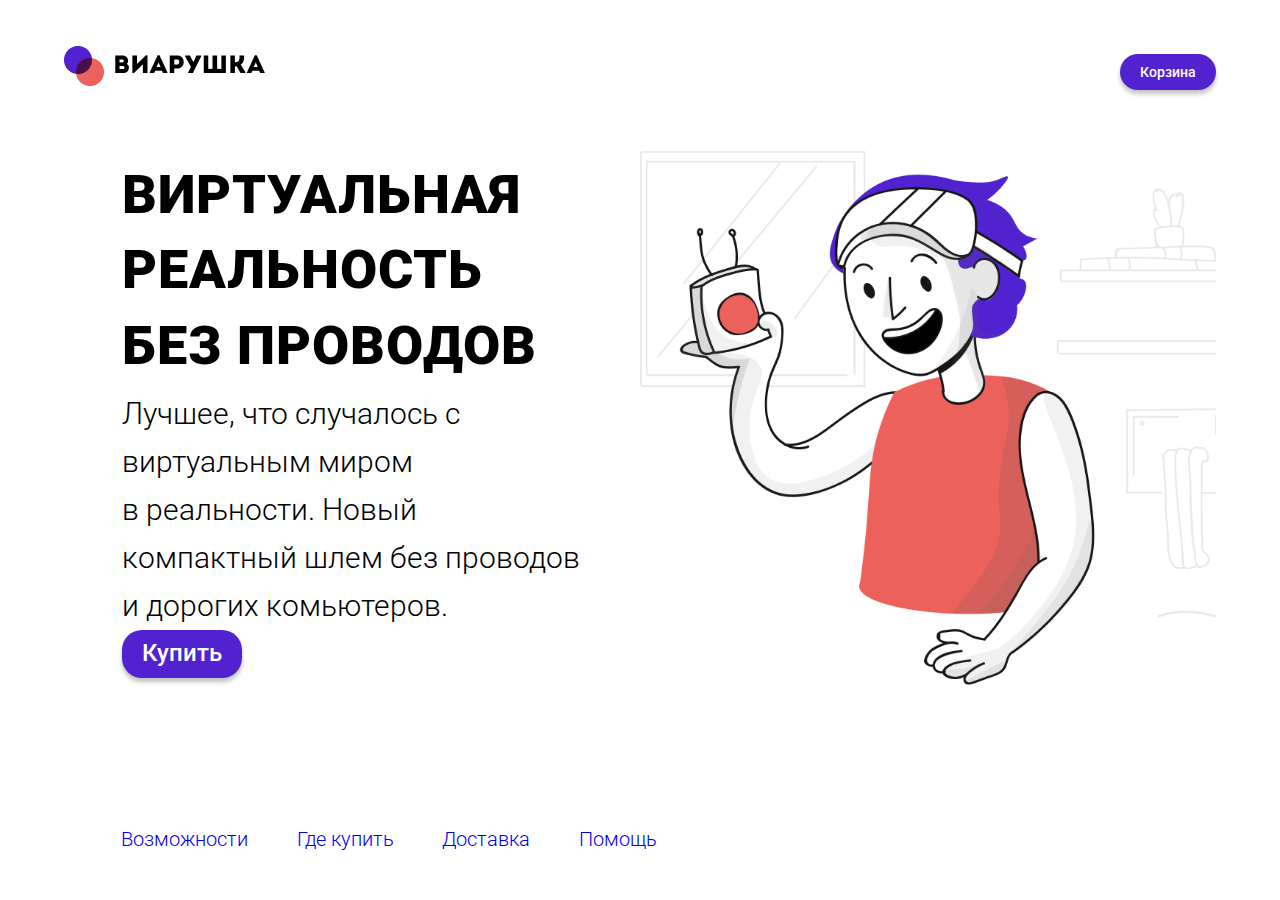
==== index.html @ c4a41097 "Add files via upload" ====
<!DOCTYPE html>
<html lang="en">
<head>
    <meta charset="UTF-8">
    <meta http-equiv="X-UA-Compatible" content="IE=edge">
    <meta name="viewport" content="width=device-width, initial-scale=1">
    <title>Виарушка</title>
    <link rel="shortcut icon" href="assets/images/sign.png">
    <link rel="preconnect" href="https://fonts.googleapis.com">
    <link rel="preconnect" href="https://fonts.gstatic.com" crossorigin>
    <link href="https://fonts.googleapis.com/css2?family=Roboto:wght@300;500;700;900&display=swap" rel="stylesheet">

    <link rel="stylesheet" href="assets/styles/normalize.css">
    <link rel="stylesheet" href="assets/styles/styles.css">
</head>
<body>
    <header class="header">
        <div class="logo"><img class="logo--img" src="assets/images/logo.png" alt="company logo"></div>
        <div class="button"><button class="button-small">Корзина</button></div>

            <h1 class="header--title">Виртуальная реальность без проводов</h1>
            <p class="header--intro">Лучшее, что случалось с виртуальным миром в реальности. Новый компактный шлем без проводов и дорогих комьютеров.</p>
            <div class="header--button"><button class="button-big">Купить</button></div>

        <div class="header--imagecontainer">
            <img class="header--img" src="assets/images/header-img.png" alt="person with an electronic device">
        </div>
        <nav class="navigation">
            <a class="navigation--link" href="opportunities.html">Возможности</a>
            <a class="navigation--link" href="#">Где купить</a>
            <a class="navigation--link" href="#">Доставка</a>
            <a class="navigation--link" href="#">Помощь</a>
        </nav>
    </header>

</body>
</html>
---- assets/styles/styles.css ----
/*Позиционирование: гриды; отстпупы-поля; выравнивание - Главная страница ============================================*/

.header {
    display: grid;
    min-height: 100vh;
    grid-template-columns: 5% repeat(2, 45%) 5%;
    grid-template-rows: 10% 10% 20% 30% 10% 15% 5%;
    gap: 0px 0px;
    grid-template-areas:
        ". logo button ."
        ". . . ."
        ". header--title header--imagecontainer ."
        ". header--intro header--imagecontainer ."
        ". header--button header--imagecontainer ."
        ". navigation navigation ."
        ". . . .";
}

.logo {
    grid-area: logo;
    align-self: end;
}

.button {
    justify-self: end;
    align-self: end;
}

.header--title {
    grid-area: header--title;
    padding-left: 10%;
    padding-right: 10%;
    align-self: center;
}

.header--intro {
    grid-area: header--intro;
    padding-left: 10%;
    padding-right: 10%;
    align-content: center;
}

.header--button {
    grid-area: header--button;
    padding-left: 10%;
}

.header--imagecontainer {
    grid-area: header--imagecontainer;
    margin-top: -5%;
}

.navigation {
    grid-area: navigation;
    align-self: end;
    margin-left: 3%;
}

a.navigation--link {
    padding-left: 2%;
    padding-right: 2%;
}

/*Позиционирование: гриды; отстпупы-поля; выравнивание - Страница "Возможности" (то, что не вошло в предыд.)==========*/
.opportunities {
    display: grid;
    min-height: 100vh;
    display: grid;
    grid-template-columns: 5% 10% repeat(2, 18% 8%) 18% 10% 5%;
    grid-template-rows: 8% 12% 45% 5% 20% 5% 5%;
    gap: 0px 0px;
    grid-template-areas:
        ". logo . . . . button button ."
        ". . opportunities--title opportunities--title opportunities--title . . . ."
        ". . opportunities--box1 . opportunities--box2 . opportunities--box3 . ."
        ". . . . . . . . ."
        ". . opportunities--box4 . opportunities--box5 . opportunities--box6 . ."
        ". navigation navigation navigation navigation navigation navigation . ."
        ". . . . . . . . .";
}

.logo {
    grid-area: logo;
}

.button {
    grid-area: button;
}

.opportunities--title {
    grid-area: opportunities--title;
    margin-top: 0px;
    margin-bottom: 0px;
    align-self: center;
}

.opportunities--box1 {
    grid-area: opportunities--box1;
}

.opportunities--box2 {
    grid-area: opportunities--box2;
}

.opportunities--box3 {
    grid-area: opportunities--box3;
}

.opportunities--box4 {
    grid-area: opportunities--box4;
}

.opportunities--box5 {
    grid-area: opportunities--box5;
}

.opportunities--box6 {
    grid-area: opportunities--box6;
    color: white;
    background-color: #EC615B;
    padding-left: 5%;
}

.button-big {
    margin-left: 10%;
}

.navigation {
    grid-area: navigation;
    align-self: end;
}

/*Типографика ========================================================================================================*/
h1 {
    font-family: 'Roboto', sans-serif;
    font-style: normal;
    text-transform: uppercase;
    line-height: 140%;
    letter-spacing: 0.02em;
    font-weight: 900;
    font-size: 3.375em;
    text-align: left;
}

h1.opportunities--title {
    font-weight: 700;
    font-size: 2.625em;
}

h2 {
    font-family: 'Roboto', sans-serif;
    font-style: normal;
    text-transform: uppercase;
    font-weight: 700;
    font-size: 1.5em;
    text-align: left;
    margin-top: 5%;
    margin-bottom: 0px;
}

p {
    font-family: 'Roboto', sans-serif;
    font-style: normal;
    font-weight: 300;
    font-size: 1em;
    line-height: 160%;
    text-align: left;
}

p.header--intro {
    font-size: 1.875em;
}

a.navigation--link {
    font-family: 'Roboto', sans-serif;
    font-style: normal;
    font-weight: 300;
    font-size: 1.25em;
    line-height: 160%;
    text-align: left;
    text-decoration: none;
}

.subscribe--emal {
    font-family: 'Roboto', sans-serif;
    font-style: normal;
    font-weight: 300;
    font-size: 1em;
    line-height: 160%;
    text-align: left;
}

/*Оформление: кнопки =================================================================================================*/
.button-big,
.button-small {
    outline: none;
    padding: 10px 20px;
    border-radius: 20px;
    font-family: 'Roboto', sans-serif;
    font-style: normal;
    font-weight: 500;
    border: none;
    color: #ffffff;
    background: #5222D0;
    box-shadow: 0px 4px 4px rgba(17, 8, 8, 0.25);
    margin: auto;
}

.button-small {
    font-size: 0.875em;
}

.button-big {
    font-size: 1.5em;
}

/*Оформление: картинки ===============================================================================================*/
.logo--img {
    max-width: 100%;
}

.header--img {
    max-width: 100%;
}

.opportinities--img {
    max-width: 100%;
}

/*Оформление: все остальное ==========================================================================================*/
.subscribe--emal {
    width: 90%;
    margin: 5% 5% 5% 0%;
    padding-top: 10px;
    padding-bottom: 10px;
    padding-left: 10px;
}
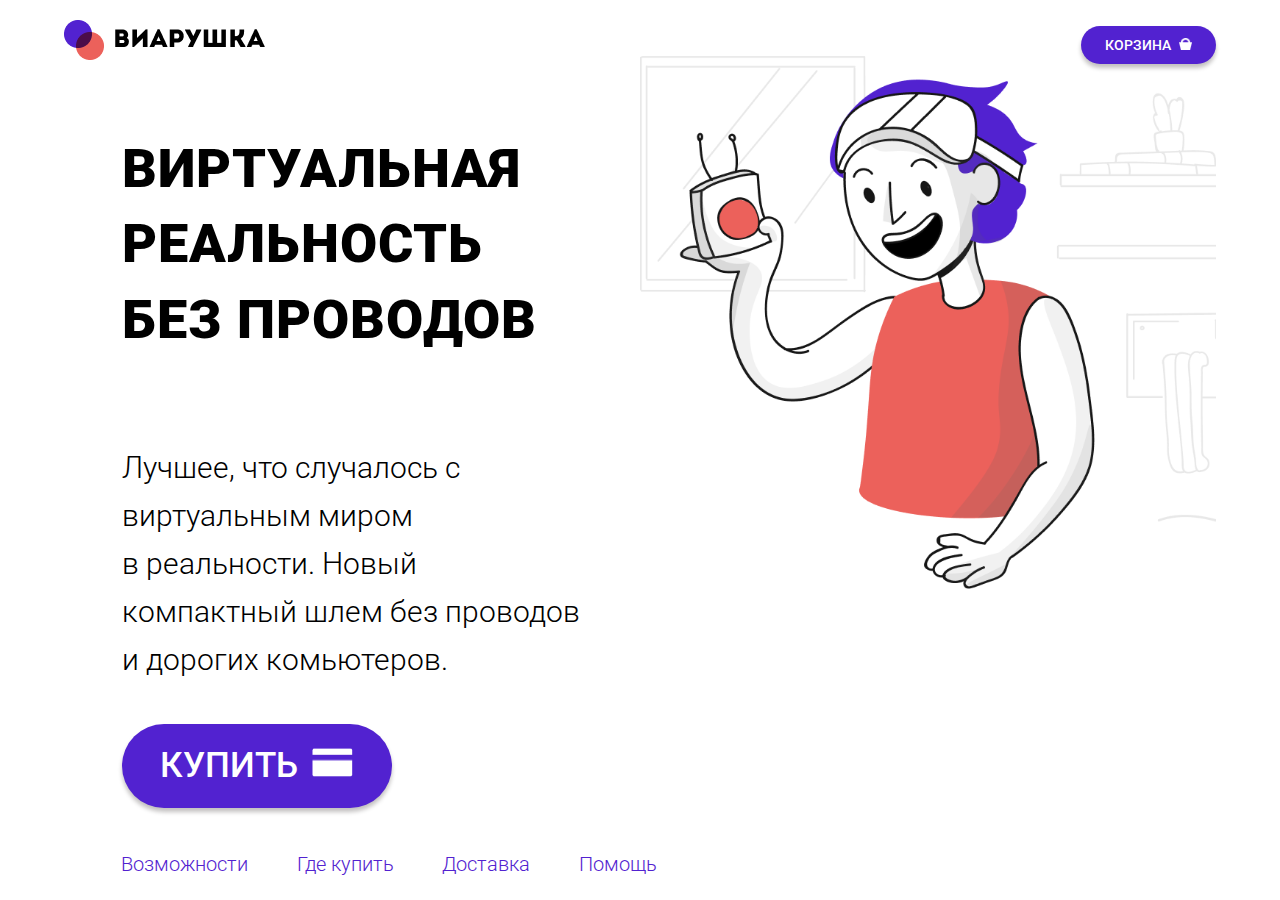
==== commit 9fcbfebe: "corrected errors" ====
--- a/index.html
+++ b/index.html
@@ -16,11 +16,11 @@
 <body>
     <header class="header">
         <div class="logo"><img class="logo--img" src="assets/images/logo.png" alt="company logo"></div>
-        <div class="button"><button class="button-small">Корзина</button></div>
+        <div class="button"><button class="button_size-s">Корзина <img class="button-icon" src="assets/images/shopping-cart-icon.png" alt="shapping cart icon"></button></div>
 
             <h1 class="header--title">Виртуальная реальность без проводов</h1>
             <p class="header--intro">Лучшее, что случалось с виртуальным миром в реальности. Новый компактный шлем без проводов и дорогих комьютеров.</p>
-            <div class="header--button"><button class="button-big">Купить</button></div>
+            <div class="header--button"><button class="button_size-l">Купить <img class="button-bigicon" src="assets/images/credit-card-icon.png" alt="credit card icon"></button></div>
 
         <div class="header--imagecontainer">
             <img class="header--img" src="assets/images/header-img.png" alt="person with an electronic device">
--- a/assets/styles/styles.css
+++ b/assets/styles/styles.css
@@ -4,7 +4,6 @@
     display: grid;
     min-height: 100vh;
     grid-template-columns: 5% repeat(2, 45%) 5%;
-    grid-template-rows: 10% 10% 20% 30% 10% 15% 5%;
     gap: 0px 0px;
     grid-template-areas:
         ". logo button ."
@@ -67,7 +66,6 @@
     min-height: 100vh;
     display: grid;
     grid-template-columns: 5% 10% repeat(2, 18% 8%) 18% 10% 5%;
-    grid-template-rows: 8% 12% 45% 5% 20% 5% 5%;
     gap: 0px 0px;
     grid-template-areas:
         ". logo . . . . button button ."
@@ -121,7 +119,7 @@
     padding-left: 5%;
 }
 
-.button-big {
+.button_size-m {
     margin-left: 10%;
 }
 
@@ -179,6 +177,11 @@
     line-height: 160%;
     text-align: left;
     text-decoration: none;
+    color: #5222D0;
+}
+
+#opportunities-navigation {
+    color: #000000;
 }
 
 .subscribe--emal {
@@ -191,27 +194,39 @@
 }
 
 /*Оформление: кнопки =================================================================================================*/
-.button-big,
-.button-small {
+.button_size-s,
+.button_size-m,
+.button_size-l {
     outline: none;
     padding: 10px 20px;
-    border-radius: 20px;
+    border-radius: 100px;
     font-family: 'Roboto', sans-serif;
     font-style: normal;
     font-weight: 500;
     border: none;
     color: #ffffff;
+    text-transform: uppercase;
     background: #5222D0;
     box-shadow: 0px 4px 4px rgba(17, 8, 8, 0.25);
     margin: auto;
 }
 
-.button-small {
+.button_size-s {
+    width: 135px;
+    height: 38px;
     font-size: 0.875em;
 }
 
-.button-big {
-    font-size: 1.5em;
+.button_size-m {
+    width: 155px;
+    height: 38px;
+    font-size: 0.875em;
+}
+
+.button_size-l {
+    width: 270px;
+    height: 84px;
+    font-size: 2.1875em;
 }
 
 /*Оформление: картинки ===============================================================================================*/
@@ -225,6 +240,16 @@
 
 .opportinities--img {
     max-width: 100%;
+}
+
+.button-icon {
+    height: 70%;
+    padding-left: 5px;
+}
+
+.button-bigicon {
+    height: 45%;
+    padding-left: 5px;
 }
 
 /*Оформление: все остальное ==========================================================================================*/
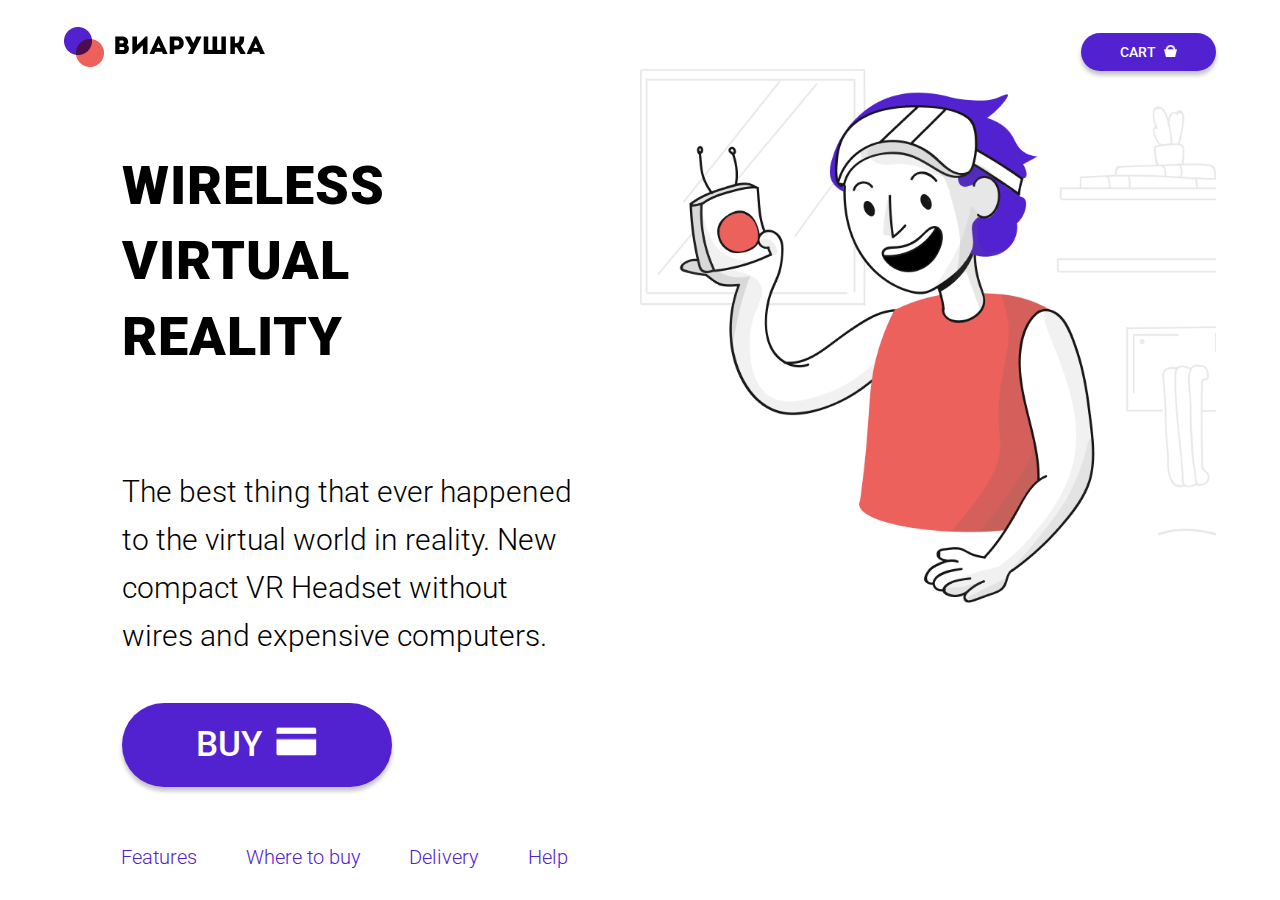
==== commit a4c45282: "translated in eng added images" ====
--- a/index.html
+++ b/index.html
@@ -1,37 +1,70 @@
 <!DOCTYPE html>
 <html lang="en">
-<head>
-    <meta charset="UTF-8">
-    <meta http-equiv="X-UA-Compatible" content="IE=edge">
-    <meta name="viewport" content="width=device-width, initial-scale=1">
-    <title>Виарушка</title>
-    <link rel="shortcut icon" href="assets/images/sign.png">
-    <link rel="preconnect" href="https://fonts.googleapis.com">
-    <link rel="preconnect" href="https://fonts.gstatic.com" crossorigin>
-    <link href="https://fonts.googleapis.com/css2?family=Roboto:wght@300;500;700;900&display=swap" rel="stylesheet">
+  <head>
+    <meta charset="UTF-8" />
+    <meta http-equiv="X-UA-Compatible" content="IE=edge" />
+    <meta name="viewport" content="width=device-width, initial-scale=1" />
+    <title>Viarushka</title>
+    <link rel="shortcut icon" href="assets/images/sign.png" />
+    <link rel="preconnect" href="https://fonts.googleapis.com" />
+    <link rel="preconnect" href="https://fonts.gstatic.com" crossorigin />
+    <link
+      href="https://fonts.googleapis.com/css2?family=Roboto:wght@300;500;700;900&display=swap"
+      rel="stylesheet"
+    />
 
-    <link rel="stylesheet" href="assets/styles/normalize.css">
-    <link rel="stylesheet" href="assets/styles/styles.css">
-</head>
-<body>
+    <link rel="stylesheet" href="assets/styles/normalize.css" />
+    <link rel="stylesheet" href="assets/styles/styles.css" />
+  </head>
+  <body>
     <header class="header">
-        <div class="logo"><img class="logo--img" src="assets/images/logo.png" alt="company logo"></div>
-        <div class="button"><button class="button_size-s">Корзина <img class="button-icon" src="assets/images/shopping-cart-icon.png" alt="shapping cart icon"></button></div>
+      <div class="logo">
+        <img
+          class="logo--img"
+          src="assets/images/logo.png"
+          alt="company logo"
+        />
+      </div>
+      <div class="button">
+        <button class="button-size-s">
+          Cart
+          <img
+            class="button-icon"
+            src="assets/images/shopping-cart-icon.png"
+            alt="shapping cart icon"
+          />
+        </button>
+      </div>
 
-            <h1 class="header--title">Виртуальная реальность без проводов</h1>
-            <p class="header--intro">Лучшее, что случалось с виртуальным миром в реальности. Новый компактный шлем без проводов и дорогих комьютеров.</p>
-            <div class="header--button"><button class="button_size-l">Купить <img class="button-bigicon" src="assets/images/credit-card-icon.png" alt="credit card icon"></button></div>
+      <h1 class="header--title">Wireless Virtual Reality</h1>
+      <p class="header--intro">
+        The best thing that ever happened to the virtual world in reality. New
+        compact VR Headset without wires and expensive computers.
+      </p>
+      <div class="header--button">
+        <button class="button-size-l">
+          Buy
+          <img
+            class="button-bigicon"
+            src="assets/images/credit-card-icon.png"
+            alt="credit card icon"
+          />
+        </button>
+      </div>
 
-        <div class="header--imagecontainer">
-            <img class="header--img" src="assets/images/header-img.png" alt="person with an electronic device">
-        </div>
-        <nav class="navigation">
-            <a class="navigation--link" href="opportunities.html">Возможности</a>
-            <a class="navigation--link" href="#">Где купить</a>
-            <a class="navigation--link" href="#">Доставка</a>
-            <a class="navigation--link" href="#">Помощь</a>
-        </nav>
+      <div class="header--imagecontainer">
+        <img
+          class="header--img"
+          src="assets/images/header-img.png"
+          alt="person with an electronic device"
+        />
+      </div>
+      <nav class="navigation">
+        <a class="navigation--link" href="opportunities.html">Features</a>
+        <a class="navigation--link" href="#">Where to buy</a>
+        <a class="navigation--link" href="#">Delivery</a>
+        <a class="navigation--link" href="#">Help</a>
+      </nav>
     </header>
-
-</body>
-</html>+  </body>
+</html>
--- a/assets/styles/styles.css
+++ b/assets/styles/styles.css
@@ -194,9 +194,9 @@
 }
 
 /*Оформление: кнопки =================================================================================================*/
-.button_size-s,
-.button_size-m,
-.button_size-l {
+.button-size-s,
+.button-size-m,
+.button-size-l {
     outline: none;
     padding: 10px 20px;
     border-radius: 100px;
@@ -211,19 +211,19 @@
     margin: auto;
 }
 
-.button_size-s {
+.button-size-s {
     width: 135px;
     height: 38px;
     font-size: 0.875em;
 }
 
-.button_size-m {
+.button-size-m {
     width: 155px;
     height: 38px;
     font-size: 0.875em;
 }
 
-.button_size-l {
+.button-size-l {
     width: 270px;
     height: 84px;
     font-size: 2.1875em;
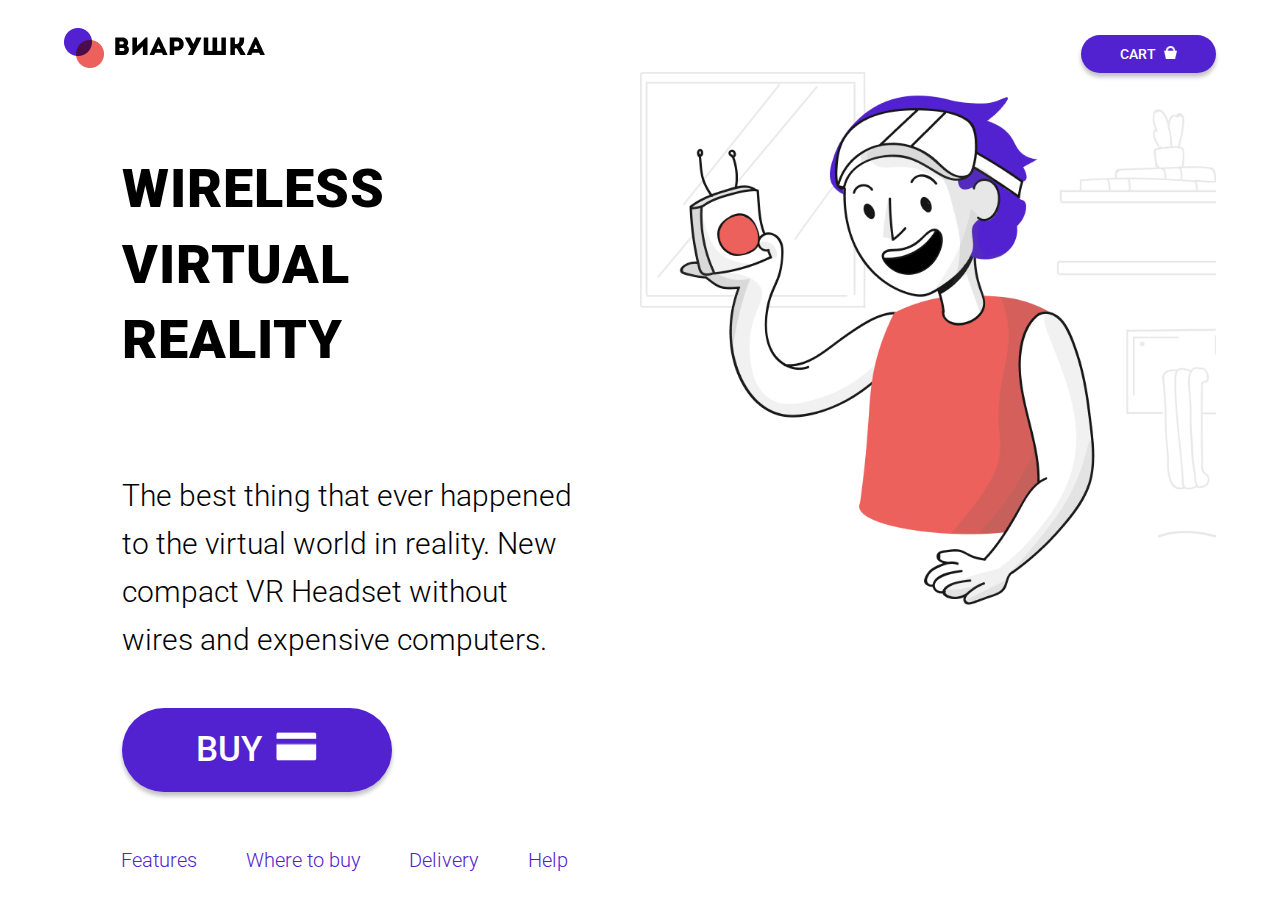
==== commit fe31ebff: "upd" ====
--- a/index.html
+++ b/index.html
@@ -60,7 +60,7 @@
         />
       </div>
       <nav class="navigation">
-        <a class="navigation--link" href="opportunities.html">Features</a>
+        <a class="navigation--link" href="features.html">Features</a>
         <a class="navigation--link" href="#">Where to buy</a>
         <a class="navigation--link" href="#">Delivery</a>
         <a class="navigation--link" href="#">Help</a>
--- a/assets/styles/styles.css
+++ b/assets/styles/styles.css
@@ -1,262 +1,308 @@
-/*Позиционирование: гриды; отстпупы-поля; выравнивание - Главная страница ============================================*/
+/*Positioning- Homepage ============================================*/
 
 .header {
+  display: grid;
+  min-height: 100vh;
+  grid-template-columns: 5% repeat(2, 45%) 5%;
+  gap: 0px 0px;
+  grid-template-areas:
+    ". logo button ."
+    ". . . ."
+    ". header--title header--imagecontainer ."
+    ". header--intro header--imagecontainer ."
+    ". header--button header--imagecontainer ."
+    ". navigation navigation ."
+    ". . . .";
+}
+
+.logo {
+  grid-area: logo;
+  align-self: end;
+}
+
+.button {
+  justify-self: end;
+  align-self: end;
+}
+
+.header--title {
+  grid-area: header--title;
+  padding-left: 10%;
+  padding-right: 10%;
+  align-self: center;
+}
+
+.header--intro {
+  grid-area: header--intro;
+  padding-left: 10%;
+  padding-right: 10%;
+  align-content: center;
+}
+
+.header--button {
+  grid-area: header--button;
+  padding-left: 10%;
+}
+
+.header--imagecontainer {
+  grid-area: header--imagecontainer;
+  margin-top: -5%;
+}
+
+.navigation {
+  grid-area: navigation;
+  align-self: end;
+  margin-left: 3%;
+}
+
+a.navigation--link {
+  padding-left: 2%;
+  padding-right: 2%;
+}
+
+@media screen and (max-width: 1023px) {
+  .header {
     display: grid;
     min-height: 100vh;
+    margin: 16px 0px;
     grid-template-columns: 5% repeat(2, 45%) 5%;
     gap: 0px 0px;
     grid-template-areas:
-        ". logo button ."
-        ". . . ."
-        ". header--title header--imagecontainer ."
-        ". header--intro header--imagecontainer ."
-        ". header--button header--imagecontainer ."
-        ". navigation navigation ."
-        ". . . .";
-}
-
-.logo {
-    grid-area: logo;
-    align-self: end;
-}
-
-.button {
-    justify-self: end;
-    align-self: end;
-}
-
-.header--title {
-    grid-area: header--title;
-    padding-left: 10%;
-    padding-right: 10%;
-    align-self: center;
-}
-
-.header--intro {
-    grid-area: header--intro;
-    padding-left: 10%;
-    padding-right: 10%;
-    align-content: center;
-}
-
-.header--button {
-    grid-area: header--button;
-    padding-left: 10%;
-}
-
-.header--imagecontainer {
-    grid-area: header--imagecontainer;
-    margin-top: -5%;
-}
-
-.navigation {
-    grid-area: navigation;
-    align-self: end;
+      ". logo button ."
+      ". . . ."
+      ". header--title header--title ."
+      ". header--imagecontainer header--imagecontainer ."
+      ". header--intro header--intro ."
+      ". header--button  header--button ."
+      ". navigation navigation ."
+      ". . . .";
+  }
+
+  .header--title,
+  .header--intro {
+    padding-left: 0;
+    padding-right: 0;
+    text-align: center;
+  }
+
+  .header--imagecontainer {
+    margin: 0px 24px;
+  }
+
+  .header--button {
+    display: flex;
+    padding-left: 0;
+    justify-content: center;
+  }
+
+  .navigation {
     margin-left: 3%;
-}
-
-a.navigation--link {
-    padding-left: 2%;
-    padding-right: 2%;
+    display: flex;
+    justify-content: center;
+    margin-top: 12px;
+  }
+
+  .button {
+    align-self: start;
+  }
 }
 
 /*Позиционирование: гриды; отстпупы-поля; выравнивание - Страница "Возможности" (то, что не вошло в предыд.)==========*/
 .opportunities {
-    display: grid;
-    min-height: 100vh;
-    display: grid;
-    grid-template-columns: 5% 10% repeat(2, 18% 8%) 18% 10% 5%;
-    gap: 0px 0px;
-    grid-template-areas:
-        ". logo . . . . button button ."
-        ". . opportunities--title opportunities--title opportunities--title . . . ."
-        ". . opportunities--box1 . opportunities--box2 . opportunities--box3 . ."
-        ". . . . . . . . ."
-        ". . opportunities--box4 . opportunities--box5 . opportunities--box6 . ."
-        ". navigation navigation navigation navigation navigation navigation . ."
-        ". . . . . . . . .";
+  display: grid;
+  min-height: 100vh;
+  display: grid;
+  grid-template-columns: 5% 10% repeat(2, 18% 8%) 18% 10% 5%;
+  gap: 0px 0px;
+  grid-template-areas:
+    ". logo . . . . button button ."
+    ". . opportunities--title opportunities--title opportunities--title . . . ."
+    ". . opportunities--box1 . opportunities--box2 . opportunities--box3 . ."
+    ". . . . . . . . ."
+    ". . opportunities--box4 . opportunities--box5 . opportunities--box6 . ."
+    ". navigation navigation navigation navigation navigation navigation . ."
+    ". . . . . . . . .";
 }
 
 .logo {
-    grid-area: logo;
+  grid-area: logo;
 }
 
 .button {
-    grid-area: button;
+  grid-area: button;
 }
 
 .opportunities--title {
-    grid-area: opportunities--title;
-    margin-top: 0px;
-    margin-bottom: 0px;
-    align-self: center;
+  grid-area: opportunities--title;
+  margin-top: 0px;
+  margin-bottom: 0px;
+  align-self: center;
 }
 
 .opportunities--box1 {
-    grid-area: opportunities--box1;
+  grid-area: opportunities--box1;
 }
 
 .opportunities--box2 {
-    grid-area: opportunities--box2;
+  grid-area: opportunities--box2;
 }
 
 .opportunities--box3 {
-    grid-area: opportunities--box3;
+  grid-area: opportunities--box3;
 }
 
 .opportunities--box4 {
-    grid-area: opportunities--box4;
+  grid-area: opportunities--box4;
 }
 
 .opportunities--box5 {
-    grid-area: opportunities--box5;
+  grid-area: opportunities--box5;
 }
 
 .opportunities--box6 {
-    grid-area: opportunities--box6;
-    color: white;
-    background-color: #EC615B;
-    padding-left: 5%;
+  grid-area: opportunities--box6;
+  color: white;
+  background-color: #ec615b;
+  padding-left: 5%;
 }
 
 .button_size-m {
-    margin-left: 10%;
+  margin-left: 10%;
 }
 
 .navigation {
-    grid-area: navigation;
-    align-self: end;
+  grid-area: navigation;
+  align-self: end;
 }
 
 /*Типографика ========================================================================================================*/
 h1 {
-    font-family: 'Roboto', sans-serif;
-    font-style: normal;
-    text-transform: uppercase;
-    line-height: 140%;
-    letter-spacing: 0.02em;
-    font-weight: 900;
-    font-size: 3.375em;
-    text-align: left;
+  font-family: "Roboto", sans-serif;
+  font-style: normal;
+  text-transform: uppercase;
+  line-height: 140%;
+  letter-spacing: 0.02em;
+  font-weight: 900;
+  font-size: 3.375rem;
+  text-align: left;
 }
 
 h1.opportunities--title {
-    font-weight: 700;
-    font-size: 2.625em;
+  font-weight: 700;
+  font-size: 2.625em;
 }
 
 h2 {
-    font-family: 'Roboto', sans-serif;
-    font-style: normal;
-    text-transform: uppercase;
-    font-weight: 700;
-    font-size: 1.5em;
-    text-align: left;
-    margin-top: 5%;
-    margin-bottom: 0px;
+  font-family: "Roboto", sans-serif;
+  font-style: normal;
+  text-transform: uppercase;
+  font-weight: 700;
+  font-size: 1.5em;
+  text-align: left;
+  margin-top: 5%;
+  margin-bottom: 0px;
 }
 
 p {
-    font-family: 'Roboto', sans-serif;
-    font-style: normal;
-    font-weight: 300;
-    font-size: 1em;
-    line-height: 160%;
-    text-align: left;
+  font-family: "Roboto", sans-serif;
+  font-style: normal;
+  font-weight: 300;
+  font-size: 1.25rem;
+  line-height: 160%;
+  text-align: left;
 }
 
 p.header--intro {
-    font-size: 1.875em;
+  font-size: 1.875em;
 }
 
 a.navigation--link {
-    font-family: 'Roboto', sans-serif;
-    font-style: normal;
-    font-weight: 300;
-    font-size: 1.25em;
-    line-height: 160%;
-    text-align: left;
-    text-decoration: none;
-    color: #5222D0;
+  font-family: "Roboto", sans-serif;
+  font-style: normal;
+  font-weight: 300;
+  font-size: 1.25em;
+  text-align: left;
+  text-decoration: none;
+  color: #5222d0;
 }
 
 #opportunities-navigation {
-    color: #000000;
+  color: #000000;
 }
 
 .subscribe--emal {
-    font-family: 'Roboto', sans-serif;
-    font-style: normal;
-    font-weight: 300;
-    font-size: 1em;
-    line-height: 160%;
-    text-align: left;
+  font-family: "Roboto", sans-serif;
+  font-style: normal;
+  font-weight: 300;
+  font-size: 1em;
+  line-height: 160%;
+  text-align: left;
 }
 
 /*Оформление: кнопки =================================================================================================*/
 .button-size-s,
 .button-size-m,
 .button-size-l {
-    outline: none;
-    padding: 10px 20px;
-    border-radius: 100px;
-    font-family: 'Roboto', sans-serif;
-    font-style: normal;
-    font-weight: 500;
-    border: none;
-    color: #ffffff;
-    text-transform: uppercase;
-    background: #5222D0;
-    box-shadow: 0px 4px 4px rgba(17, 8, 8, 0.25);
-    margin: auto;
+  outline: none;
+  padding: 10px 20px;
+  border-radius: 100px;
+  font-family: "Roboto", sans-serif;
+  font-style: normal;
+  font-weight: 500;
+  border: none;
+  color: #ffffff;
+  text-transform: uppercase;
+  background: #5222d0;
+  box-shadow: 0px 4px 4px rgba(17, 8, 8, 0.25);
+  margin: auto;
 }
 
 .button-size-s {
-    width: 135px;
-    height: 38px;
-    font-size: 0.875em;
+  width: 135px;
+  height: 38px;
+  font-size: 0.875em;
 }
 
 .button-size-m {
-    width: 155px;
-    height: 38px;
-    font-size: 0.875em;
+  width: 155px;
+  height: 38px;
+  font-size: 0.875em;
 }
 
 .button-size-l {
-    width: 270px;
-    height: 84px;
-    font-size: 2.1875em;
+  width: 270px;
+  height: 84px;
+  font-size: 2.1875em;
 }
 
 /*Оформление: картинки ===============================================================================================*/
 .logo--img {
-    max-width: 100%;
+  max-width: 100%;
 }
 
 .header--img {
-    max-width: 100%;
+  max-width: 100%;
 }
 
 .opportinities--img {
-    max-width: 100%;
+  max-width: 100%;
 }
 
 .button-icon {
-    height: 70%;
-    padding-left: 5px;
+  height: 70%;
+  padding-left: 5px;
 }
 
 .button-bigicon {
-    height: 45%;
-    padding-left: 5px;
+  height: 45%;
+  padding-left: 5px;
 }
 
 /*Оформление: все остальное ==========================================================================================*/
 .subscribe--emal {
-    width: 90%;
-    margin: 5% 5% 5% 0%;
-    padding-top: 10px;
-    padding-bottom: 10px;
-    padding-left: 10px;
-}+  width: 90%;
+  margin: 5% 5% 5% 0%;
+  padding-top: 10px;
+  padding-bottom: 10px;
+  padding-left: 10px;
+}
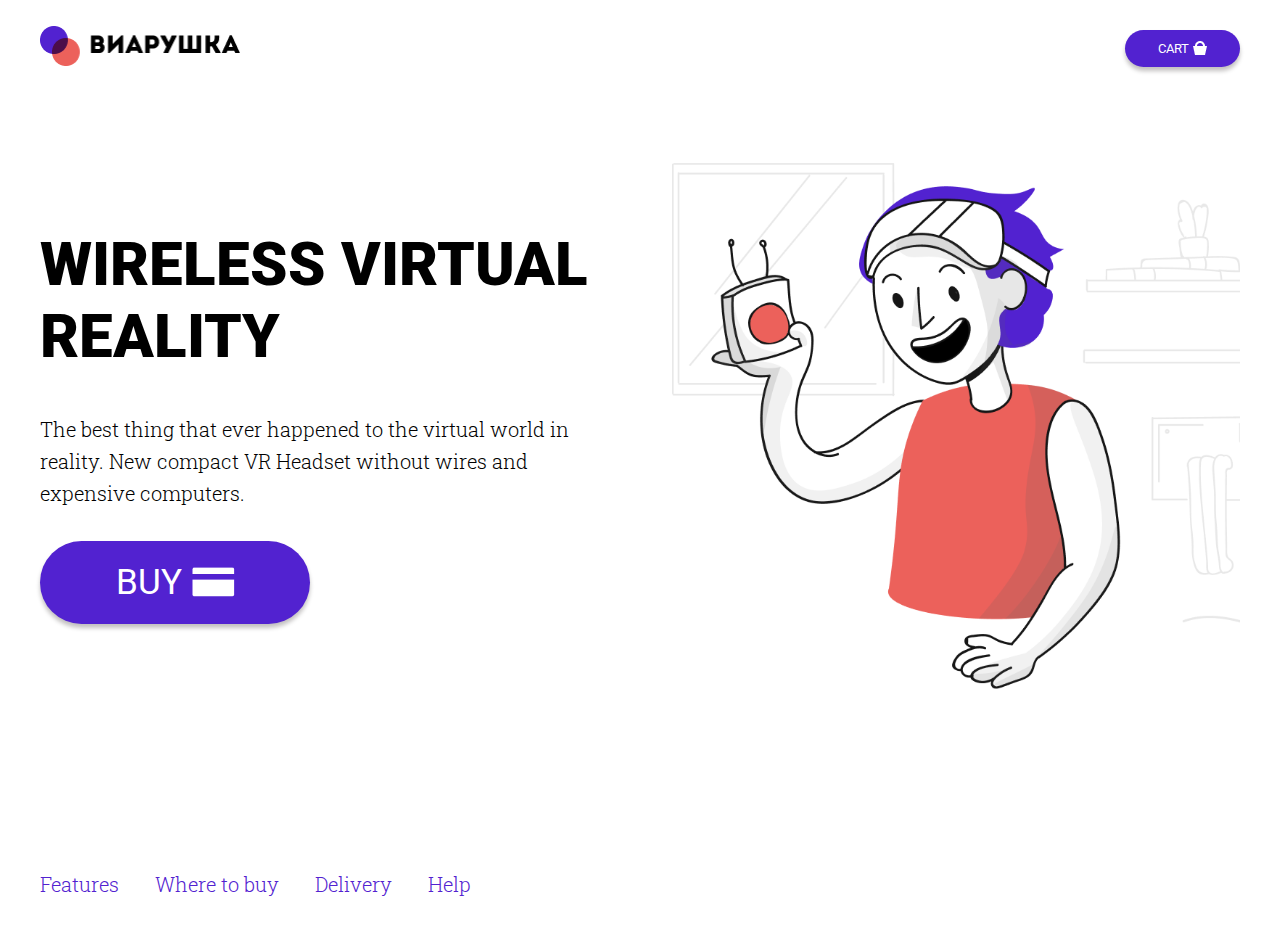
==== commit 6cf6a53b: "upd styles" ====
--- a/index.html
+++ b/index.html
@@ -6,65 +6,64 @@
     <meta name="viewport" content="width=device-width, initial-scale=1" />
     <title>Viarushka</title>
     <link rel="shortcut icon" href="assets/images/sign.png" />
-    <link rel="preconnect" href="https://fonts.googleapis.com" />
-    <link rel="preconnect" href="https://fonts.gstatic.com" crossorigin />
-    <link
-      href="https://fonts.googleapis.com/css2?family=Roboto:wght@300;500;700;900&display=swap"
-      rel="stylesheet"
-    />
-
     <link rel="stylesheet" href="assets/styles/normalize.css" />
     <link rel="stylesheet" href="assets/styles/styles.css" />
   </head>
   <body>
-    <header class="header">
-      <div class="logo">
-        <img
-          class="logo--img"
-          src="assets/images/logo.png"
-          alt="company logo"
-        />
-      </div>
-      <div class="button">
-        <button class="button-size-s">
-          Cart
+    <div class="wrapper">
+      <header class="header">
+        <div class="header--logo logo">
+          <a href="index.html">
+            <img
+              class="logo--img"
+              src="assets/images/logo.png"
+              alt="company logo"
+            />
+          </a>
+        </div>
+        <div class="header--button">
+          <button class="button">
+            Cart
+            <img
+              class="button--icon"
+              src="assets/images/shopping-cart-icon.png"
+              alt="shapping cart icon"
+            />
+          </button>
+        </div>
+      </header>
+      <main class="main main--index index">
+        <div class="index--content">
+          <h1 class="index--title title">Wireless Virtual Reality</h1>
+          <p class="index--intro">
+            The best thing that ever happened to the virtual world in reality.
+            New compact VR Headset without wires and expensive computers.
+          </p>
+          <button class="index--button button button-size-l">
+            Buy
+            <img
+              class="button--icon-size-l"
+              src="assets/images/credit-card-icon.png"
+              alt="credit card icon"
+            />
+          </button>
+        </div>
+
+        <div class="index--image">
           <img
-            class="button-icon"
-            src="assets/images/shopping-cart-icon.png"
-            alt="shapping cart icon"
+            src="assets/images/main-img.png"
+            alt="person with an electronic device"
           />
-        </button>
-      </div>
-
-      <h1 class="header--title">Wireless Virtual Reality</h1>
-      <p class="header--intro">
-        The best thing that ever happened to the virtual world in reality. New
-        compact VR Headset without wires and expensive computers.
-      </p>
-      <div class="header--button">
-        <button class="button-size-l">
-          Buy
-          <img
-            class="button-bigicon"
-            src="assets/images/credit-card-icon.png"
-            alt="credit card icon"
-          />
-        </button>
-      </div>
-
-      <div class="header--imagecontainer">
-        <img
-          class="header--img"
-          src="assets/images/header-img.png"
-          alt="person with an electronic device"
-        />
-      </div>
-      <nav class="navigation">
-        <a class="navigation--link" href="features.html">Features</a>
-        <a class="navigation--link" href="#">Where to buy</a>
-        <a class="navigation--link" href="#">Delivery</a>
-        <a class="navigation--link" href="#">Help</a>
-      </nav>
-    </header>
+        </div>
+      </main>
+      <footer class="footer">
+        <nav class="footer--navigation navigation">
+          <a class="navigation--link" href="features.html">Features</a>
+          <a class="navigation--link" href="#">Where to buy</a>
+          <a class="navigation--link" href="#">Delivery</a>
+          <a class="navigation--link" href="#">Help</a>
+        </nav>
+      </footer>
+    </div>
   </body>
 </html>
--- a/assets/styles/styles.css
+++ b/assets/styles/styles.css
@@ -1,308 +1,318 @@
-/*Positioning- Homepage ============================================*/
+@import url("https://fonts.googleapis.com/css2?family=Roboto+Slab:wght@300&family=Roboto:wght@400;900&display=swap");
+body {
+  min-width: 350px;
+}
+/* Layout ==================================== */
+.wrapper {
+  display: grid;
+  width: 100%;
+  height: 100%;
+  min-width: 100vw;
+  min-height: 100vh;
+  padding: 1rem 0;
+  grid-template-columns: minmax(1rem, 1fr) minmax(auto, 1200px) minmax(
+      1rem,
+      1fr
+    );
+  grid-template-rows: minmax(64px, auto) 1fr minmax(64px, auto);
+  grid-template-areas:
+    ".header."
+    ".main."
+    ".footer.";
+}
 
 .header {
-  display: grid;
-  min-height: 100vh;
-  grid-template-columns: 5% repeat(2, 45%) 5%;
-  gap: 0px 0px;
-  grid-template-areas:
-    ". logo button ."
-    ". . . ."
-    ". header--title header--imagecontainer ."
-    ". header--intro header--imagecontainer ."
-    ". header--button header--imagecontainer ."
-    ". navigation navigation ."
-    ". . . .";
-}
-
-.logo {
-  grid-area: logo;
-  align-self: end;
-}
-
+  grid-area: header;
+}
+
+.main {
+  grid-area: main;
+  margin-bottom: 80px;
+}
+
+.footer {
+  grid-area: footer;
+}
+
+/* Header Section ============================ */
+.header {
+  display: grid;
+  grid-template-columns: repeat(2, 1fr);
+  align-items: center;
+}
+
+.header--logo {
+  display: flex;
+  max-width: 200px;
+}
+
+.header--button {
+  display: flex;
+  justify-content: flex-end;
+}
+
+@media screen and (max-width: 1023px) {
+  .header--logo {
+    max-width: 115px;
+  }
+}
+
+/* Footer Section ============================ */
+.footer {
+  display: grid;
+  align-items: center;
+}
+
+.navigation--link {
+  margin-right: 2rem;
+}
+
+/* Main Section on Index Page ================ */
+.index {
+  display: grid;
+  grid-template-columns: repeat(auto-fit, minmax(460px, 1fr));
+  gap: 64px;
+  align-items: center;
+  justify-content: center;
+}
+
+.index--content {
+  display: grid;
+  justify-items: start;
+}
+
+.index--image {
+  display: grid;
+  max-width: 600px;
+}
+
+.index--image img {
+  max-width: 100%;
+  width: 100%;
+  height: 100%;
+  object-fit: contain;
+}
+
+.index--title {
+  margin-bottom: 40px;
+}
+
+.index--intro {
+  margin-bottom: 32px;
+}
+
+@media screen and (max-width: 1023px) {
+  .index {
+    justify-items: center;
+  }
+
+  .index--content {
+    grid-row: 2;
+    justify-items: center;
+  }
+
+  .index--title {
+    margin-bottom: 20px;
+  }
+
+  .index--image {
+    grid-row: 1;
+  }
+
+  .index--intro {
+    text-align: center;
+  }
+}
+
+/* Main section on Features page ============= */
+.features--container {
+  display: grid;
+  grid-template-columns: repeat(auto-fit, minmax(320px, 1fr));
+  gap: 42px 84px;
+}
+
+.features--title {
+  margin-top: 80px;
+  margin-bottom: 40px;
+}
+
+.item--image {
+  width: 100%;
+  object-fit: cover;
+  max-width: 100%;
+  margin-bottom: 24px;
+}
+
+.item--title {
+  margin-bottom: 10px;
+}
+
+.item--text {
+  margin-bottom: 24px;
+}
+
+.item-bgcolor-red {
+  background-color: #ec615b;
+  padding: 24px 18px;
+  margin-top: -21px;
+}
+
+.subscribe {
+  display: flex;
+  flex-direction: column;
+}
+
+.subscribe--emal {
+  font-family: "Roboto Slab", serif;
+  font-style: normal;
+  font-size: 20px;
+  font-weight: 300;
+  line-height: 32px;
+  letter-spacing: 0em;
+  text-align: left;
+  color: #000;
+  margin-bottom: 24px;
+  padding: 8px 14px;
+}
+
+@media screen and (max-width: 1023px) {
+  .features--title {
+    margin-top: 40px;
+    margin-bottom: 20px;
+  }
+
+  .features--container {
+    gap: 21px 42px;
+  }
+}
+/* Button ==================================== */
 .button {
-  justify-self: end;
-  align-self: end;
-}
-
-.header--title {
-  grid-area: header--title;
-  padding-left: 10%;
-  padding-right: 10%;
-  align-self: center;
-}
-
-.header--intro {
-  grid-area: header--intro;
-  padding-left: 10%;
-  padding-right: 10%;
-  align-content: center;
-}
-
-.header--button {
-  grid-area: header--button;
-  padding-left: 10%;
-}
-
-.header--imagecontainer {
-  grid-area: header--imagecontainer;
-  margin-top: -5%;
-}
-
-.navigation {
-  grid-area: navigation;
-  align-self: end;
-  margin-left: 3%;
-}
-
-a.navigation--link {
-  padding-left: 2%;
-  padding-right: 2%;
-}
-
-@media screen and (max-width: 1023px) {
-  .header {
-    display: grid;
-    min-height: 100vh;
-    margin: 16px 0px;
-    grid-template-columns: 5% repeat(2, 45%) 5%;
-    gap: 0px 0px;
-    grid-template-areas:
-      ". logo button ."
-      ". . . ."
-      ". header--title header--title ."
-      ". header--imagecontainer header--imagecontainer ."
-      ". header--intro header--intro ."
-      ". header--button  header--button ."
-      ". navigation navigation ."
-      ". . . .";
-  }
-
-  .header--title,
-  .header--intro {
-    padding-left: 0;
-    padding-right: 0;
+  font-family: "Roboto", sans-serif;
+  font-size: 13px;
+  font-style: normal;
+  font-weight: 400;
+  line-height: normal;
+  text-transform: uppercase;
+  background: #5222d0;
+  box-shadow: 0px 4px 4px rgba(17, 8, 8, 0.25);
+  border: none;
+  color: #fff;
+  outline: none;
+  padding: 11px 16px;
+  border-radius: 100px;
+  display: flex;
+  justify-content: center;
+  align-items: center;
+  gap: 4px;
+  min-width: 115px;
+  cursor: pointer;
+  transition: background-color 0.4s, color 0.4s;
+}
+
+.button-size-m {
+  min-width: 135px;
+}
+
+.button-size-l {
+  padding: 21px 32px;
+  font-size: 35px;
+  min-width: 270px;
+  gap: 10px;
+}
+
+.button:hover {
+  background-color: #ec615b;
+  transition: background-color 0.4s;
+}
+
+.button-size-m:hover {
+  background-color: #fff;
+  color: #5222d0;
+  transition: background-color 0.4s, color 0.4s;
+}
+
+@media screen and (max-width: 1023px) {
+  .button-size-l {
+    padding: 16px 28px;
+    font-size: 28px;
+    min-width: 240px;
+  }
+}
+
+/*Title ====================================== */
+.title {
+  color: #000;
+  font-family: "Roboto", sans-serif;
+  font-style: normal;
+  text-transform: uppercase;
+  line-height: 72px;
+  font-weight: 900;
+  font-size: 60px;
+  text-align: left;
+}
+
+.title-size-s {
+  font-size: 30px;
+  font-weight: 400;
+  line-height: 36px;
+}
+
+.title-color-white {
+  color: #fff;
+}
+
+@media screen and (max-width: 1023px) {
+  .title {
+    font-size: 42px;
+    line-height: 42px;
     text-align: center;
   }
 
-  .header--imagecontainer {
-    margin: 0px 24px;
-  }
-
-  .header--button {
-    display: flex;
-    padding-left: 0;
-    justify-content: center;
-  }
-
-  .navigation {
-    margin-left: 3%;
-    display: flex;
-    justify-content: center;
-    margin-top: 12px;
-  }
-
-  .button {
-    align-self: start;
-  }
-}
-
-/*Позиционирование: гриды; отстпупы-поля; выравнивание - Страница "Возможности" (то, что не вошло в предыд.)==========*/
-.opportunities {
-  display: grid;
-  min-height: 100vh;
-  display: grid;
-  grid-template-columns: 5% 10% repeat(2, 18% 8%) 18% 10% 5%;
-  gap: 0px 0px;
-  grid-template-areas:
-    ". logo . . . . button button ."
-    ". . opportunities--title opportunities--title opportunities--title . . . ."
-    ". . opportunities--box1 . opportunities--box2 . opportunities--box3 . ."
-    ". . . . . . . . ."
-    ". . opportunities--box4 . opportunities--box5 . opportunities--box6 . ."
-    ". navigation navigation navigation navigation navigation navigation . ."
-    ". . . . . . . . .";
-}
-
-.logo {
-  grid-area: logo;
-}
-
-.button {
-  grid-area: button;
-}
-
-.opportunities--title {
-  grid-area: opportunities--title;
-  margin-top: 0px;
-  margin-bottom: 0px;
-  align-self: center;
-}
-
-.opportunities--box1 {
-  grid-area: opportunities--box1;
-}
-
-.opportunities--box2 {
-  grid-area: opportunities--box2;
-}
-
-.opportunities--box3 {
-  grid-area: opportunities--box3;
-}
-
-.opportunities--box4 {
-  grid-area: opportunities--box4;
-}
-
-.opportunities--box5 {
-  grid-area: opportunities--box5;
-}
-
-.opportunities--box6 {
-  grid-area: opportunities--box6;
-  color: white;
-  background-color: #ec615b;
-  padding-left: 5%;
-}
-
-.button_size-m {
-  margin-left: 10%;
-}
-
-.navigation {
-  grid-area: navigation;
-  align-self: end;
-}
-
-/*Типографика ========================================================================================================*/
-h1 {
-  font-family: "Roboto", sans-serif;
-  font-style: normal;
-  text-transform: uppercase;
-  line-height: 140%;
-  letter-spacing: 0.02em;
-  font-weight: 900;
-  font-size: 3.375rem;
-  text-align: left;
-}
-
-h1.opportunities--title {
-  font-weight: 700;
-  font-size: 2.625em;
-}
-
-h2 {
-  font-family: "Roboto", sans-serif;
-  font-style: normal;
-  text-transform: uppercase;
-  font-weight: 700;
-  font-size: 1.5em;
-  text-align: left;
-  margin-top: 5%;
-  margin-bottom: 0px;
-}
-
-p {
-  font-family: "Roboto", sans-serif;
+  .title-size-s {
+    font-size: 26px;
+  }
+}
+
+/* Navigation ================================ */
+.navigation--link {
+  font-family: "Roboto Slab", serif;
   font-style: normal;
   font-weight: 300;
-  font-size: 1.25rem;
-  line-height: 160%;
-  text-align: left;
-}
-
-p.header--intro {
-  font-size: 1.875em;
-}
-
-a.navigation--link {
-  font-family: "Roboto", sans-serif;
-  font-style: normal;
-  font-weight: 300;
-  font-size: 1.25em;
+  font-size: 20px;
   text-align: left;
   text-decoration: none;
   color: #5222d0;
-}
-
-#opportunities-navigation {
-  color: #000000;
-}
-
-.subscribe--emal {
-  font-family: "Roboto", sans-serif;
-  font-style: normal;
+  line-height: 32px;
+  transition: color 0.4s;
+}
+
+.navigation--link-color-black {
+  color: #000;
+}
+
+.navigation--link:hover {
+  color: #ec615b;
+  transition: color 0.4s;
+}
+
+/* Typography ================================ */
+h1,
+h2 {
+  margin: 0;
+}
+
+p {
+  font-family: "Roboto Slab", serif;
+  font-style: normal;
+  font-size: 20px;
   font-weight: 300;
-  font-size: 1em;
-  line-height: 160%;
+  line-height: 32px;
+  letter-spacing: 0em;
   text-align: left;
-}
-
-/*Оформление: кнопки =================================================================================================*/
-.button-size-s,
-.button-size-m,
-.button-size-l {
-  outline: none;
-  padding: 10px 20px;
-  border-radius: 100px;
-  font-family: "Roboto", sans-serif;
-  font-style: normal;
-  font-weight: 500;
-  border: none;
-  color: #ffffff;
-  text-transform: uppercase;
-  background: #5222d0;
-  box-shadow: 0px 4px 4px rgba(17, 8, 8, 0.25);
-  margin: auto;
-}
-
-.button-size-s {
-  width: 135px;
-  height: 38px;
-  font-size: 0.875em;
-}
-
-.button-size-m {
-  width: 155px;
-  height: 38px;
-  font-size: 0.875em;
-}
-
-.button-size-l {
-  width: 270px;
-  height: 84px;
-  font-size: 2.1875em;
-}
-
-/*Оформление: картинки ===============================================================================================*/
-.logo--img {
+  color: #000;
+  margin: 0;
+}
+
+img {
   max-width: 100%;
 }
-
-.header--img {
-  max-width: 100%;
-}
-
-.opportinities--img {
-  max-width: 100%;
-}
-
-.button-icon {
-  height: 70%;
-  padding-left: 5px;
-}
-
-.button-bigicon {
-  height: 45%;
-  padding-left: 5px;
-}
-
-/*Оформление: все остальное ==========================================================================================*/
-.subscribe--emal {
-  width: 90%;
-  margin: 5% 5% 5% 0%;
-  padding-top: 10px;
-  padding-bottom: 10px;
-  padding-left: 10px;
-}
